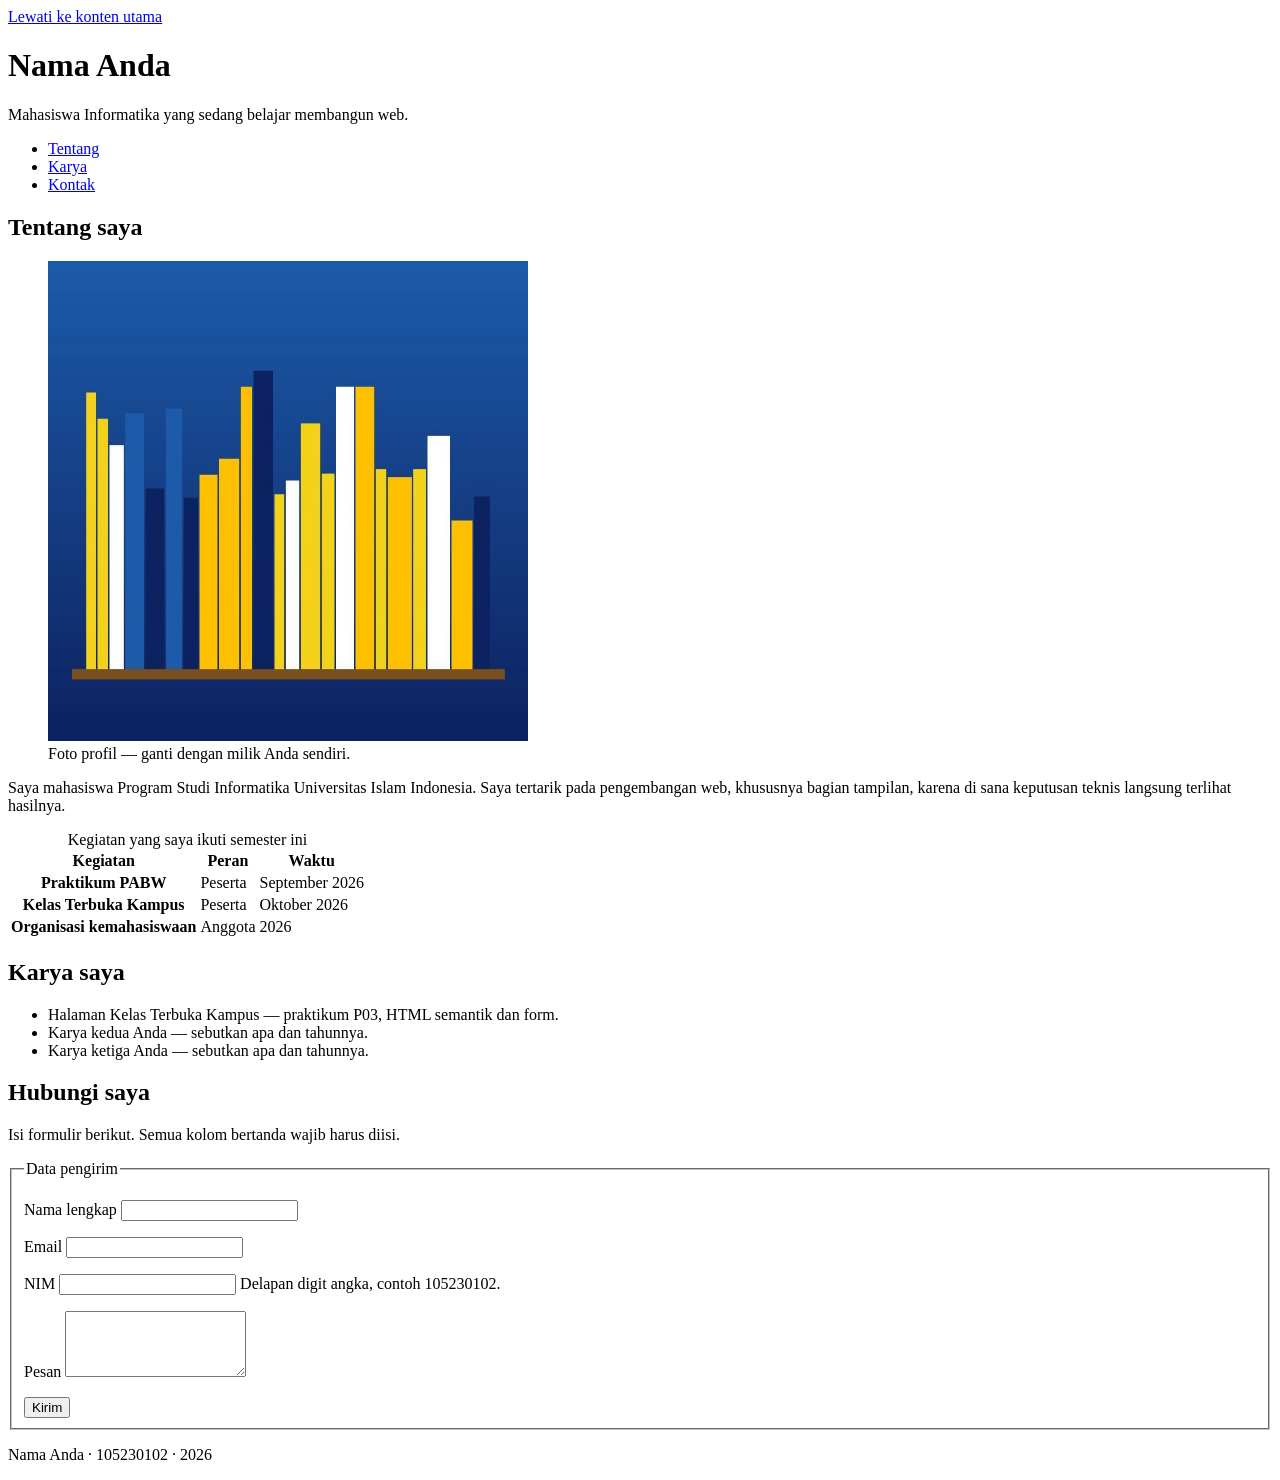
==== kerangka-profil.html @ 164bb376 "Template awal" ====
<!DOCTYPE html>
<!--
  KERANGKA PROFIL — PABW 2026/2027 — Pertemuan 4
  ==================================================================
  Berkas ini SUDAH LENGKAP dan sudah lolos W3C Nu Html Checker serta
  Lighthouse Accessibility. JANGAN mengubah struktur, landmark, label,
  atau alt untuk memperbaiki tampilan — tampilan diubah dari berkas CSS.

  Tugas Anda di Pertemuan 4:
    1. Ganti isi yang ditandai  [ISI]  dengan milik Anda sendiri.
    2. Buat lima berkas CSS di folder css/ lalu buka komentar
       lima baris <link> di bawah  (lihat Lembar D).
    3. WAJIB — tambahkan MINIMAL TIGA bagian baru di dalam <main>,
       masing-masing memakai elemen semantik yang belum terpakai dan
       berbeda satu sama lain  (lihat Lembar B.3). Setiap bagian wajib
       diberi gaya memakai token yang sama, lalu dievaluasi W3C dan WCAG.
-->
<html lang="id">
<head>
  <meta charset="utf-8">
  <meta name="viewport" content="width=device-width, initial-scale=1">
  <meta name="color-scheme" content="light dark">
  <!-- ISI 1 — judul tab dan hasil pencarian. Ganti dengan nama Anda. -->
  <title>Profil Nama Anda — PABW 2026/2027</title>
  <meta name="description" content="Halaman profil mahasiswa PABW: tentang saya, karya, dan kontak.">

  <!-- LEMBAR D — buat lima berkas di folder css/, lalu buka komentar ini.
       URUTAN PEMUATAN MENENTUKAN CASCADE: tokens, base, layout, komponen, tema.
       Lapisan paling bawah menang tanpa perlu !important. -->
  <!-- <link rel="stylesheet" href="css/tokens.css"> -->
  <!-- <link rel="stylesheet" href="css/base.css"> -->
  <!-- <link rel="stylesheet" href="css/layout.css"> -->
  <!-- <link rel="stylesheet" href="css/komponen.css"> -->
  <!-- <link rel="stylesheet" href="css/tema.css"> -->
</head>
<body>
  <a class="lewati" href="#utama">Lewati ke konten utama</a>

  <header class="kepala">
    <!-- ISI 2 — nama Anda, atau nama panggilan yang Anda pakai. -->
    <h1>Nama Anda</h1>
    <!-- ISI 3 — satu kalimat tentang diri Anda. -->
    <p class="tagline">Mahasiswa Informatika yang sedang belajar membangun web.</p>
    <nav aria-label="Navigasi utama">
      <ul>
        <li><a href="#tentang">Tentang</a></li>
        <li><a href="#karya">Karya</a></li>
        <li><a href="#kontak">Kontak</a></li>
      </ul>
    </nav>
  </header>

  <main id="utama">

    <section id="tentang">
      <h2>Tentang saya</h2>

      <figure class="foto">
        <!-- ISI 4 — pakai foto Anda sendiri dengan nama berkas yang sama,
             atau biarkan berkas contoh apa adanya. -->
        <img src="media/foto-profil.jpg"
             alt="Foto diri Nama Anda memakai kemeja putih."
             width="480" height="480" loading="lazy">
        <figcaption>Foto profil — ganti dengan milik Anda sendiri.</figcaption>
      </figure>

      <!-- ISI 5 — dua sampai tiga kalimat: asal, minat, dan hal yang
           sedang Anda pelajari. -->
      <p>Saya mahasiswa Program Studi Informatika Universitas Islam Indonesia.
         Saya tertarik pada pengembangan web, khususnya bagian tampilan,
         karena di sana keputusan teknis langsung terlihat hasilnya.</p>

      <table>
        <!-- ISI 6 — judul tabel dan isi minimal tiga baris. -->
        <caption>Kegiatan yang saya ikuti semester ini</caption>
        <thead>
          <tr>
            <th scope="col">Kegiatan</th>
            <th scope="col">Peran</th>
            <th scope="col">Waktu</th>
          </tr>
        </thead>
        <tbody>
          <tr>
            <th scope="row">Praktikum PABW</th>
            <td>Peserta</td>
            <td><time datetime="2026-09">September 2026</time></td>
          </tr>
          <tr>
            <th scope="row">Kelas Terbuka Kampus</th>
            <td>Peserta</td>
            <td><time datetime="2026-10">Oktober 2026</time></td>
          </tr>
          <tr>
            <th scope="row">Organisasi kemahasiswaan</th>
            <td>Anggota</td>
            <td><time datetime="2026">2026</time></td>
          </tr>
        </tbody>
      </table>
    </section>

    <section id="karya">
      <h2>Karya saya</h2>
      <!-- ISI 7 — tiga karya, proyek, atau hal yang pernah Anda buat.
           Boleh tugas kuliah, karya pribadi, atau hobi. -->
      <ul>
        <li>Halaman Kelas Terbuka Kampus — praktikum P03, HTML semantik dan form.</li>
        <li>Karya kedua Anda — sebutkan apa dan tahunnya.</li>
        <li>Karya ketiga Anda — sebutkan apa dan tahunnya.</li>
      </ul>
    </section>

    <section id="kontak">
      <h2>Hubungi saya</h2>
      <p>Isi formulir berikut. Semua kolom bertanda wajib harus diisi.</p>

      <form action="#" method="post">
        <fieldset>
          <legend>Data pengirim</legend>

          <p>
            <label for="nama">Nama lengkap</label>
            <input id="nama" name="nama" type="text"
                   autocomplete="name" required>
          </p>

          <p>
            <label for="email">Email</label>
            <input id="email" name="email" type="email"
                   autocomplete="email" required>
          </p>

          <p>
            <label for="nim">NIM</label>
            <!-- ISI 8 — ganti angka di dalam pattern dengan NIM Anda sendiri. -->
            <input id="nim" name="nim" type="text" inputmode="numeric"
                   pattern="[0-9]{8}" aria-describedby="nim-bantuan" required>
            <span id="nim-bantuan">Delapan digit angka, contoh 105230102.</span>
          </p>

          <p>
            <label for="pesan">Pesan</label>
            <textarea id="pesan" name="pesan" rows="4" required></textarea>
          </p>

          <button type="submit">Kirim</button>
        </fieldset>
      </form>
    </section>

    <!-- STRUKTUR TAMBAHAN (Lembar B.3) — minimal tiga bagian baru di sini,
         sebelum tag penutup </main>. Wajib: satu <h2> per bagian, atribut id
         yang belum terpakai, elemen semantik yang berbeda satu sama lain, dan
         gaya memakai token yang sama. Tiga section di atas JANGAN diubah. -->

  </main>

  <footer class="kaki">
    <!-- ISI 9 — nama, NIM, tahun. -->
    <p>Nama Anda · 105230102 · <time datetime="2026">2026</time></p>
  </footer>
</body>
</html>
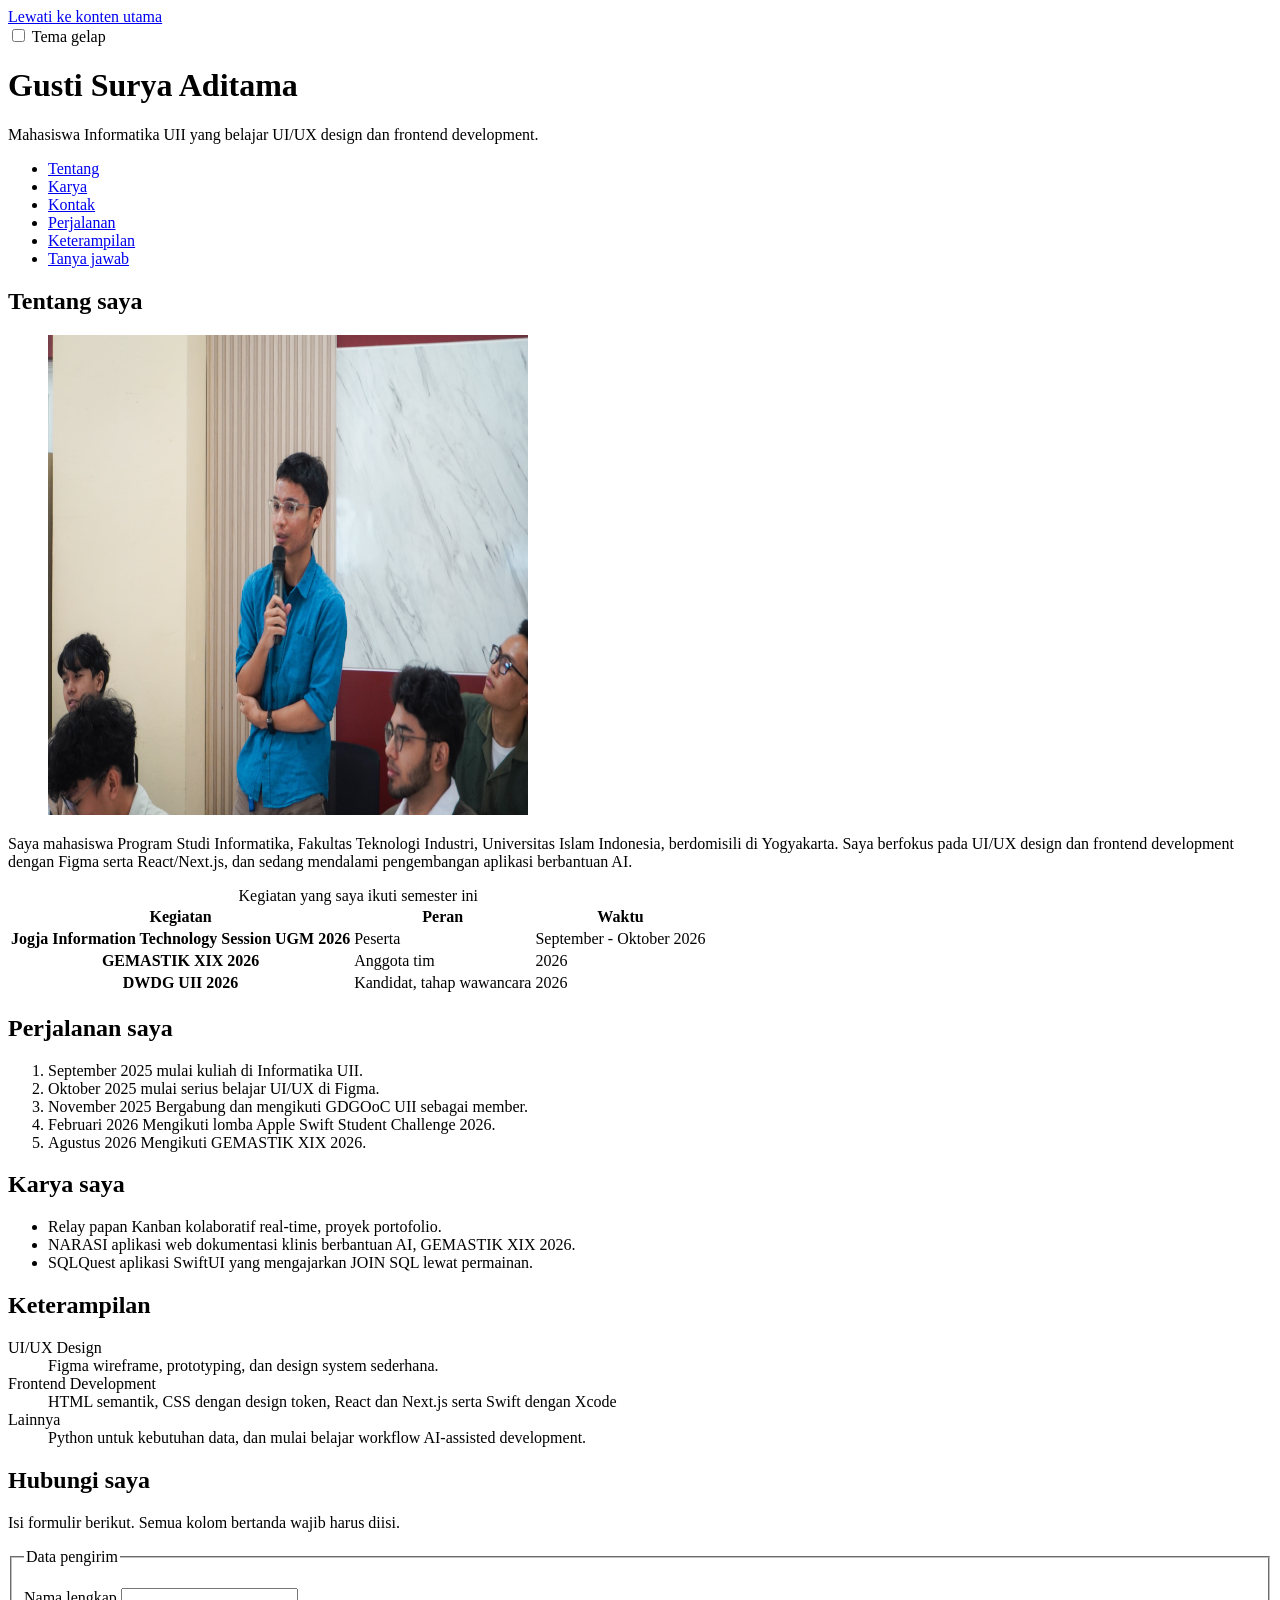
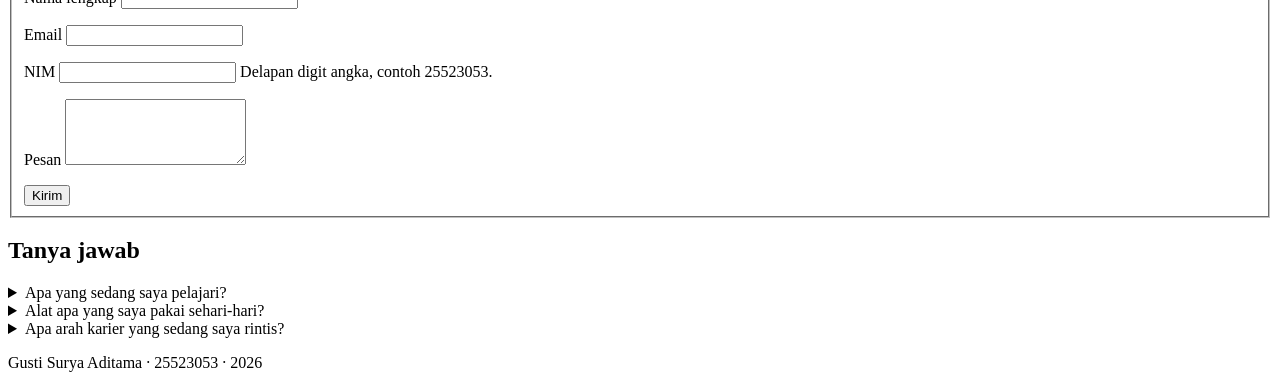
==== commit d31c5098: "nambahin 3 section, keterampilan, karya, dan linimasa" ====
--- a/kerangka-profil.html
+++ b/kerangka-profil.html
@@ -21,31 +21,40 @@
   <meta name="viewport" content="width=device-width, initial-scale=1">
   <meta name="color-scheme" content="light dark">
   <!-- ISI 1 — judul tab dan hasil pencarian. Ganti dengan nama Anda. -->
-  <title>Profil Nama Anda — PABW 2026/2027</title>
+  <title>Profil Gusti Surya Aditama — PABW 2026/2027</title>
   <meta name="description" content="Halaman profil mahasiswa PABW: tentang saya, karya, dan kontak.">
 
   <!-- LEMBAR D — buat lima berkas di folder css/, lalu buka komentar ini.
        URUTAN PEMUATAN MENENTUKAN CASCADE: tokens, base, layout, komponen, tema.
        Lapisan paling bawah menang tanpa perlu !important. -->
-  <!-- <link rel="stylesheet" href="css/tokens.css"> -->
-  <!-- <link rel="stylesheet" href="css/base.css"> -->
-  <!-- <link rel="stylesheet" href="css/layout.css"> -->
-  <!-- <link rel="stylesheet" href="css/komponen.css"> -->
-  <!-- <link rel="stylesheet" href="css/tema.css"> -->
+  <link rel="stylesheet" href="css/tokens.css">
+  <link rel="stylesheet" href="css/base.css">
+  <link rel="stylesheet" href="css/layout.css">
+  <link rel="stylesheet" href="css/komponen.css">
+  <link rel="stylesheet" href="css/tema.css">
 </head>
 <body>
   <a class="lewati" href="#utama">Lewati ke konten utama</a>
 
   <header class="kepala">
-    <!-- ISI 2 — nama Anda, atau nama panggilan yang Anda pakai. -->
-    <h1>Nama Anda</h1>
-    <!-- ISI 3 — satu kalimat tentang diri Anda. -->
-    <p class="tagline">Mahasiswa Informatika yang sedang belajar membangun web.</p>
+    <div class="header-teks">
+      <div class="tema-baris">
+        <input type="checkbox" id="tema" class="pengalih-tema">
+        <label for="tema" class="tombol-tema">Tema gelap</label>
+      </div>
+      <!-- ISI 2 — nama Anda, atau nama panggilan yang Anda pakai. -->
+      <h1>Gusti Surya Aditama</h1>
+      <!-- ISI 3 — satu kalimat tentang diri Anda. -->
+      <p class="tagline">Mahasiswa Informatika UII yang belajar UI/UX design dan frontend development.</p>
+    </div>
     <nav aria-label="Navigasi utama">
       <ul>
         <li><a href="#tentang">Tentang</a></li>
         <li><a href="#karya">Karya</a></li>
         <li><a href="#kontak">Kontak</a></li>
+        <li><a href="#lini-masa">Perjalanan</a></li>
+        <li><a href="#keterampilan">Keterampilan</a></li>
+        <li><a href="#tanya-jawab">Tanya jawab</a></li>
       </ul>
     </nav>
   </header>
@@ -58,17 +67,17 @@
       <figure class="foto">
         <!-- ISI 4 — pakai foto Anda sendiri dengan nama berkas yang sama,
              atau biarkan berkas contoh apa adanya. -->
-        <img src="media/foto-profil.jpg"
-             alt="Foto diri Nama Anda memakai kemeja putih."
+        <img src="media/foto-profil.jpeg"
+             alt="Ilustrasi grafik batang navy, putih, dan kuning keemasan sebagai foto profil sementara."
              width="480" height="480" loading="lazy">
-        <figcaption>Foto profil — ganti dengan milik Anda sendiri.</figcaption>
       </figure>
 
       <!-- ISI 5 — dua sampai tiga kalimat: asal, minat, dan hal yang
            sedang Anda pelajari. -->
-      <p>Saya mahasiswa Program Studi Informatika Universitas Islam Indonesia.
-         Saya tertarik pada pengembangan web, khususnya bagian tampilan,
-         karena di sana keputusan teknis langsung terlihat hasilnya.</p>
+      <p>Saya mahasiswa Program Studi Informatika, Fakultas Teknologi Industri,
+         Universitas Islam Indonesia, berdomisili di Yogyakarta. Saya berfokus pada
+         UI/UX design dan frontend development dengan Figma serta React/Next.js, dan
+         sedang mendalami pengembangan aplikasi berbantuan AI.</p>
 
       <table>
         <!-- ISI 6 — judul tabel dan isi minimal tiga baris. -->
@@ -82,33 +91,64 @@
         </thead>
         <tbody>
           <tr>
-            <th scope="row">Praktikum PABW</th>
+            <th scope="row">Jogja Information Technology Session UGM 2026</th>
             <td>Peserta</td>
-            <td><time datetime="2026-09">September 2026</time></td>
-          </tr>
-          <tr>
-            <th scope="row">Kelas Terbuka Kampus</th>
-            <td>Peserta</td>
-            <td><time datetime="2026-10">Oktober 2026</time></td>
-          </tr>
-          <tr>
-            <th scope="row">Organisasi kemahasiswaan</th>
-            <td>Anggota</td>
+            <td><time datetime="2026-09">September - Oktober 2026</time></td>
+          </tr>
+          <tr>
+            <th scope="row">GEMASTIK XIX 2026</th>
+            <td>Anggota tim</td>
+            <td><time datetime="2026">2026</time></td>
+          </tr>
+          <tr>
+            <th scope="row">DWDG UII 2026</th>
+            <td>Kandidat, tahap wawancara</td>
             <td><time datetime="2026">2026</time></td>
           </tr>
         </tbody>
       </table>
+    </section>
+
+    <!-- STRUKTUR TAMBAHAN (Lembar B.3) — tiga bagian baru di bawah ini,
+         masing-masing memakai elemen semantik berbeda dan id yang belum
+         terpakai. Ditaruh menyebar sesuai kolom "Taruh setelah" pada tabel
+         enam pilihan, bukan ditumpuk semua di akhir <main> — tiga section
+         asli di atas dan di bawahnya TIDAK diubah. -->
+
+    <section id="lini-masa">
+      <h2>Perjalanan saya</h2>
+      <ol class="lini">
+        <li><time datetime="2025-09">September 2025</time> mulai kuliah di Informatika UII.</li>
+        <li><time datetime="2025-10">Oktober 2025</time> mulai serius belajar UI/UX di Figma.</li>
+        <li><time datetime="2025-11">November 2025</time> Bergabung dan mengikuti GDGOoC UII sebagai member.</li>
+        <li><time datetime="2026-02">Februari 2026</time> Mengikuti lomba Apple Swift Student Challenge 2026.</li>
+        <li><time datetime="2026-08">Agustus 2026</time> Mengikuti GEMASTIK XIX 2026.</li>
+      </ol>
     </section>
 
     <section id="karya">
       <h2>Karya saya</h2>
       <!-- ISI 7 — tiga karya, proyek, atau hal yang pernah Anda buat.
            Boleh tugas kuliah, karya pribadi, atau hobi. -->
-      <ul>
-        <li>Halaman Kelas Terbuka Kampus — praktikum P03, HTML semantik dan form.</li>
-        <li>Karya kedua Anda — sebutkan apa dan tahunnya.</li>
-        <li>Karya ketiga Anda — sebutkan apa dan tahunnya.</li>
+      <ul class="katalog">
+        <li class="kartu">Relay papan Kanban kolaboratif real-time, proyek portofolio.</li>
+        <li class="kartu">NARASI aplikasi web dokumentasi klinis berbantuan AI, GEMASTIK XIX 2026.</li>
+        <li class="kartu">SQLQuest aplikasi SwiftUI yang mengajarkan JOIN SQL lewat permainan.</li>
       </ul>
+    </section>
+
+    <section id="keterampilan">
+      <h2>Keterampilan</h2>
+      <dl class="keterampilan">
+        <dt>UI/UX Design</dt>
+        <dd>Figma wireframe, prototyping, dan design system sederhana.</dd>
+
+        <dt>Frontend Development</dt>
+        <dd>HTML semantik, CSS dengan design token, React dan Next.js serta Swift dengan Xcode</dd>
+
+        <dt>Lainnya</dt>
+        <dd>Python untuk kebutuhan data, dan mulai belajar workflow AI-assisted development.</dd>
+      </dl>
     </section>
 
     <section id="kontak">
@@ -136,7 +176,7 @@
             <!-- ISI 8 — ganti angka di dalam pattern dengan NIM Anda sendiri. -->
             <input id="nim" name="nim" type="text" inputmode="numeric"
                    pattern="[0-9]{8}" aria-describedby="nim-bantuan" required>
-            <span id="nim-bantuan">Delapan digit angka, contoh 105230102.</span>
+            <span id="nim-bantuan">Delapan digit angka, contoh 25523053.</span>
           </p>
 
           <p>
@@ -149,16 +189,30 @@
       </form>
     </section>
 
-    <!-- STRUKTUR TAMBAHAN (Lembar B.3) — minimal tiga bagian baru di sini,
-         sebelum tag penutup </main>. Wajib: satu <h2> per bagian, atribut id
-         yang belum terpakai, elemen semantik yang berbeda satu sama lain, dan
-         gaya memakai token yang sama. Tiga section di atas JANGAN diubah. -->
+    <section id="tanya-jawab">
+      <h2>Tanya jawab</h2>
+
+      <details>
+        <summary>Apa yang sedang saya pelajari?</summary>
+        <p>CSS fundamental dan cara menyusun tampilan yang konsisten lewat design token dua lapis.</p>
+      </details>
+
+      <details>
+        <summary>Alat apa yang saya pakai sehari-hari?</summary>
+        <p>Figma untuk desain, VS Code dan Chrome DevTools untuk kode — F12 selalu terbuka saat menata tampilan.</p>
+      </details>
+
+      <details>
+        <summary>Apa arah karier yang sedang saya rintis?</summary>
+        <p>UI/UX design yang bersambung ke frontend development, dengan ketertarikan pada perkakas berbantuan AI.</p>
+      </details>
+    </section>
 
   </main>
 
   <footer class="kaki">
     <!-- ISI 9 — nama, NIM, tahun. -->
-    <p>Nama Anda · 105230102 · <time datetime="2026">2026</time></p>
+    <p>Gusti Surya Aditama · 25523053 · <time datetime="2026">2026</time></p>
   </footer>
 </body>
-</html>
+</html>
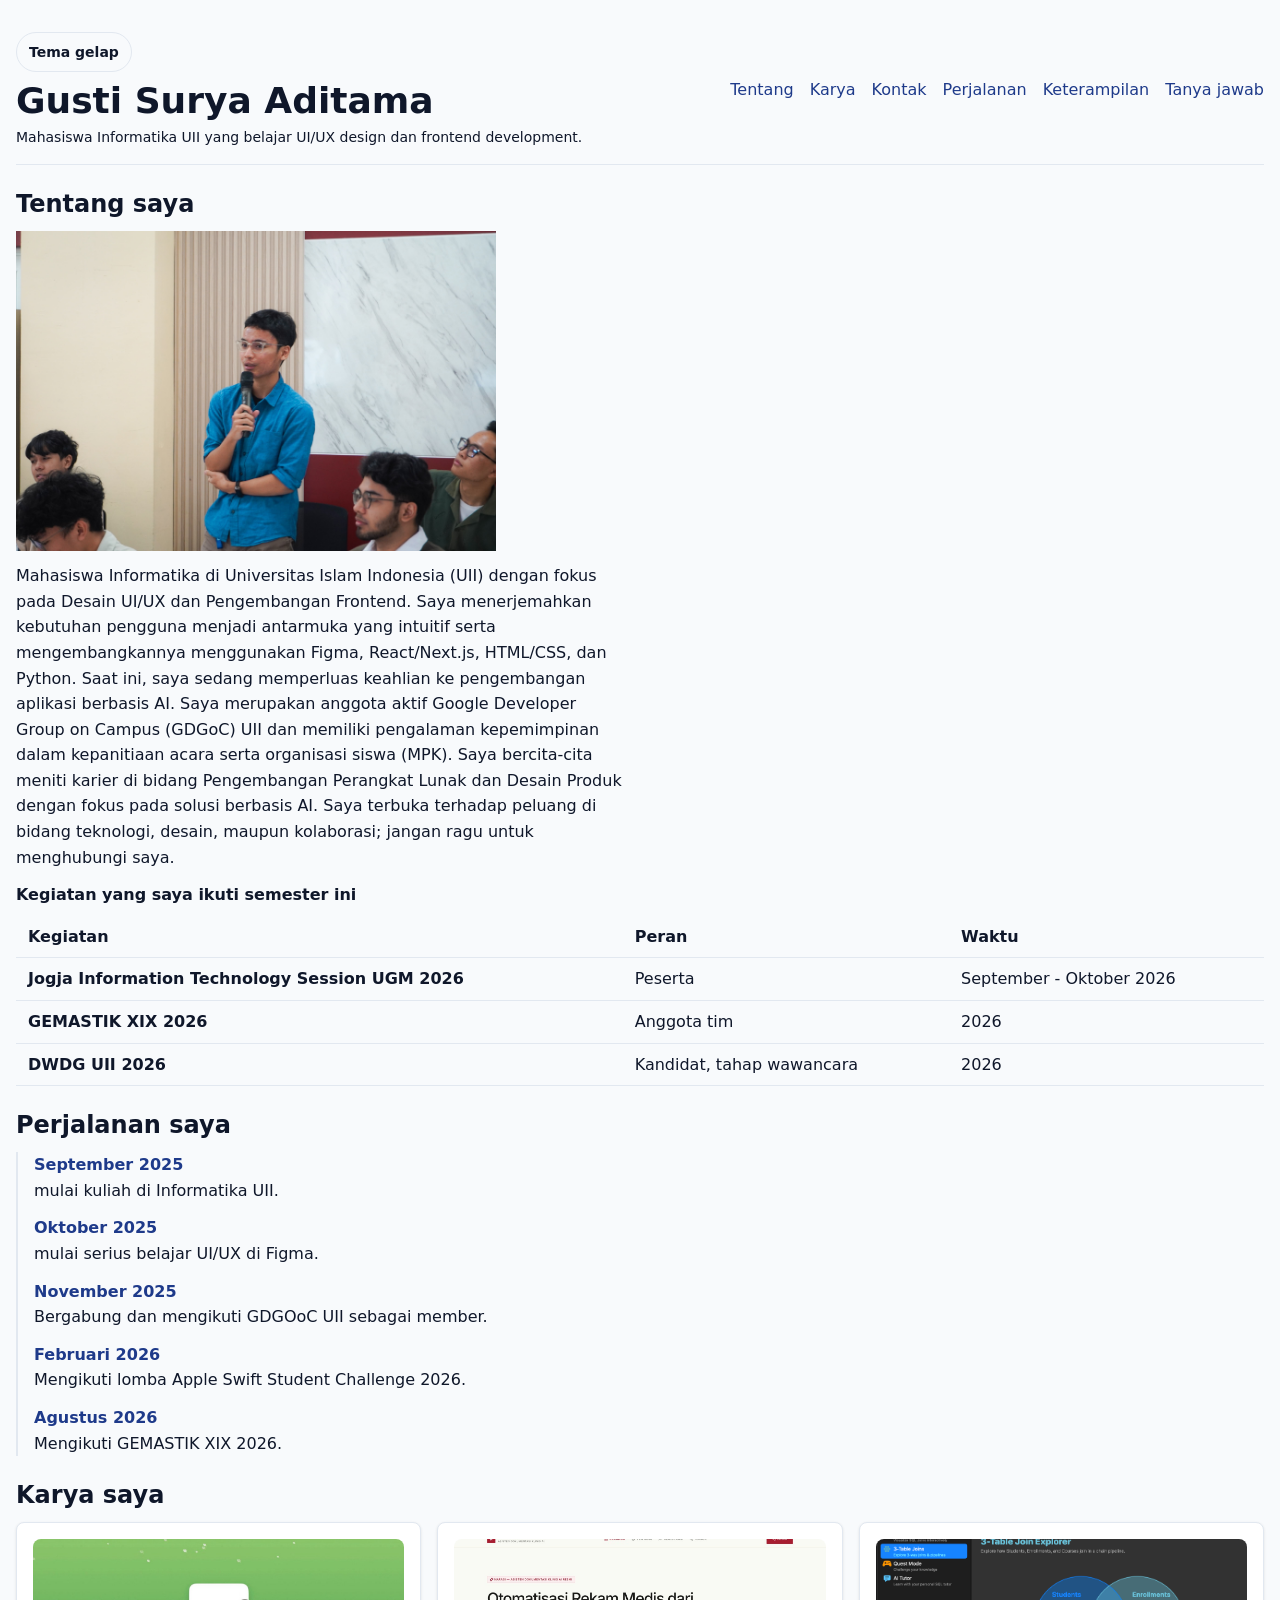
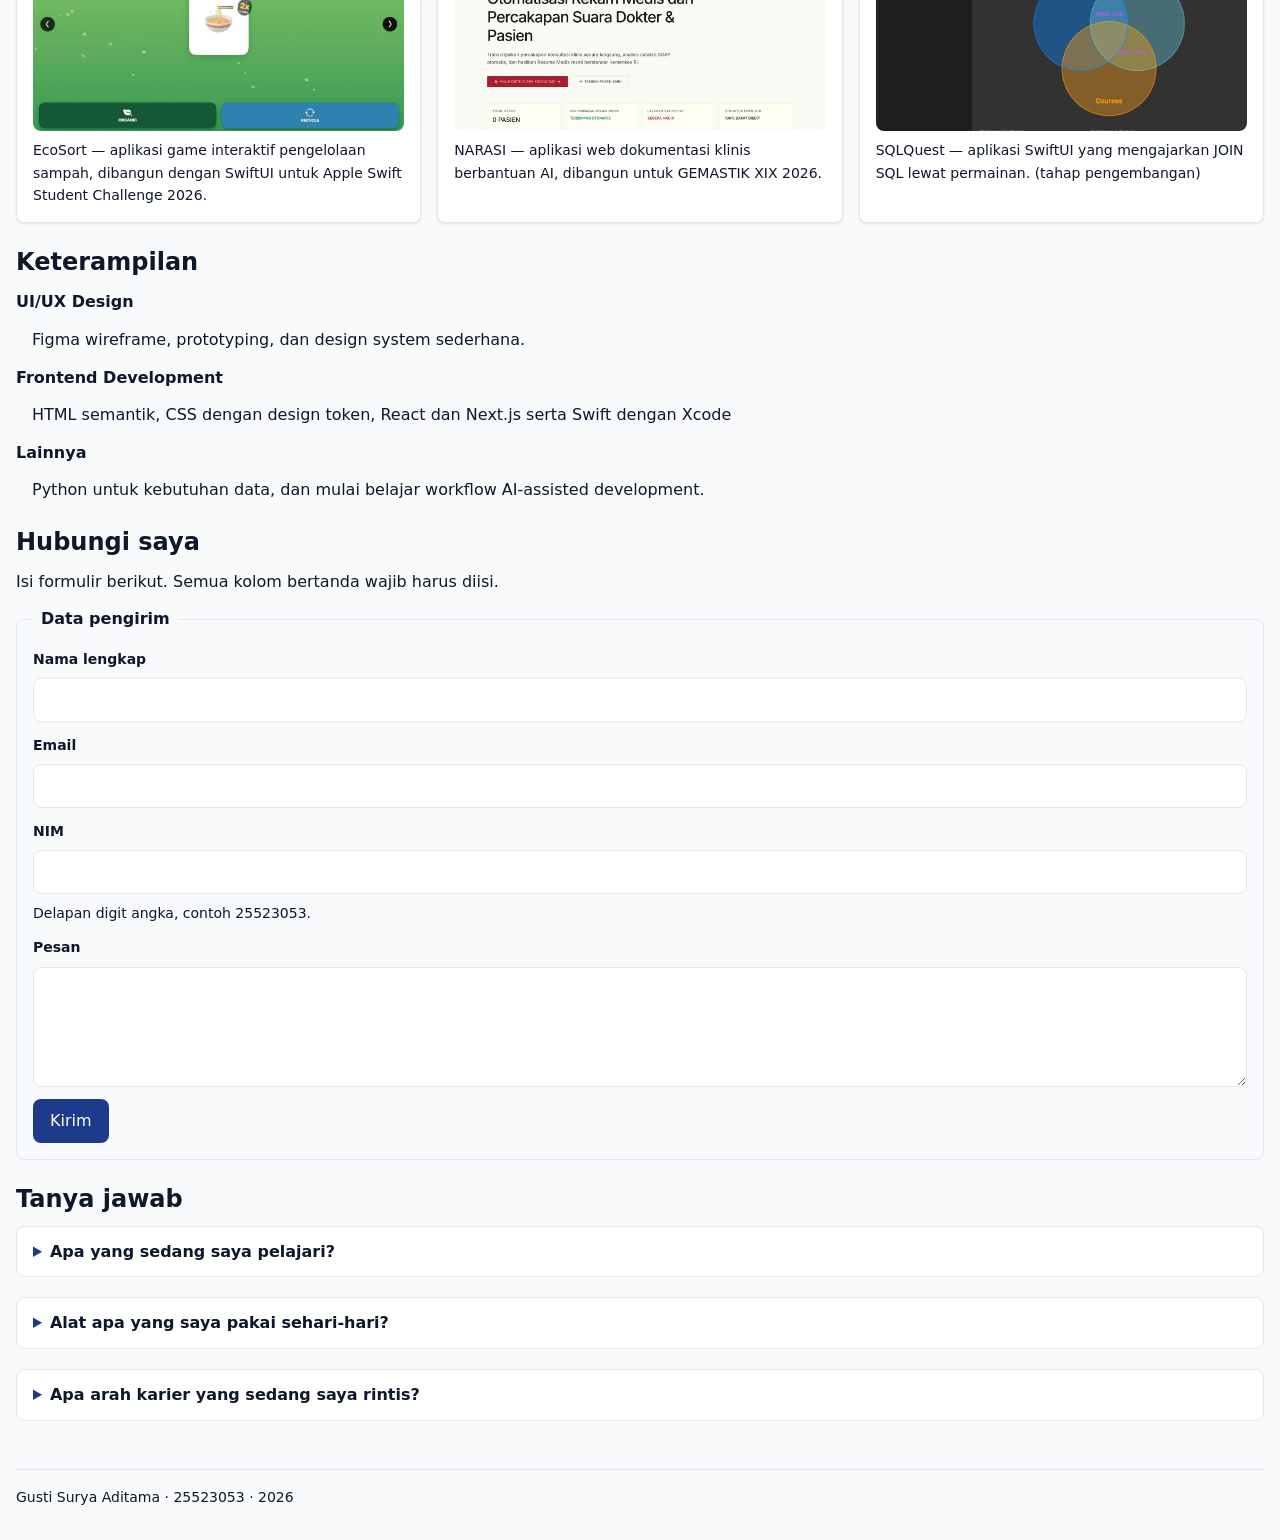
==== commit 6b2c3e5d: "melengkapi tentang saya dan nambahin foto karya saya" ====
--- a/kerangka-profil.html
+++ b/kerangka-profil.html
@@ -74,10 +74,9 @@
 
       <!-- ISI 5 — dua sampai tiga kalimat: asal, minat, dan hal yang
            sedang Anda pelajari. -->
-      <p>Saya mahasiswa Program Studi Informatika, Fakultas Teknologi Industri,
-         Universitas Islam Indonesia, berdomisili di Yogyakarta. Saya berfokus pada
-         UI/UX design dan frontend development dengan Figma serta React/Next.js, dan
-         sedang mendalami pengembangan aplikasi berbantuan AI.</p>
+      <p>Mahasiswa Informatika di Universitas Islam Indonesia (UII) dengan fokus pada Desain UI/UX dan Pengembangan Frontend. Saya menerjemahkan kebutuhan pengguna menjadi antarmuka yang intuitif serta mengembangkannya menggunakan Figma, React/Next.js, HTML/CSS, dan Python.
+        Saat ini, saya sedang memperluas keahlian ke pengembangan aplikasi berbasis AI. Saya merupakan anggota aktif Google Developer Group on Campus (GDGoC) UII dan memiliki pengalaman kepemimpinan dalam kepanitiaan acara serta organisasi siswa (MPK).
+        Saya bercita-cita meniti karier di bidang Pengembangan Perangkat Lunak dan Desain Produk dengan fokus pada solusi berbasis AI. Saya terbuka terhadap peluang di bidang teknologi, desain, maupun kolaborasi; jangan ragu untuk menghubungi saya.</p>
 
       <table>
         <!-- ISI 6 — judul tabel dan isi minimal tiga baris. -->
@@ -131,9 +130,29 @@
       <!-- ISI 7 — tiga karya, proyek, atau hal yang pernah Anda buat.
            Boleh tugas kuliah, karya pribadi, atau hobi. -->
       <ul class="katalog">
-        <li class="kartu">Relay papan Kanban kolaboratif real-time, proyek portofolio.</li>
-        <li class="kartu">NARASI aplikasi web dokumentasi klinis berbantuan AI, GEMASTIK XIX 2026.</li>
-        <li class="kartu">SQLQuest aplikasi SwiftUI yang mengajarkan JOIN SQL lewat permainan.</li>
+        <li class="kartu">
+          <figure class="kartu-foto">
+            <img src="media/karya-ecosort.jpg"
+                 alt="Tangkapan layar permainan EcoSort: menyortir gambar makanan ke tempat sampah organik atau daur ulang."
+                 width="1200" height="883" loading="lazy">
+            <figcaption>EcoSort — aplikasi game interaktif pengelolaan sampah, dibangun dengan SwiftUI untuk Apple Swift Student Challenge 2026.</figcaption>
+          </figure>
+        </li>
+        <li class="kartu">
+          <figure class="kartu-foto">
+            <img src="media/karya-narasi.jpg"
+                 alt="Tangkapan layar beranda NARASI, asisten dokumentasi klinis berbasis AI."
+                 width="1400" height="789" loading="lazy">
+            <figcaption>NARASI — aplikasi web dokumentasi klinis berbantuan AI, dibangun untuk GEMASTIK XIX 2026.</figcaption>
+          </figure>
+        </li>
+        <li class="kartu">
+          <figure class="kartu-foto">
+            <img src="media/karya-sqlquest.jpg" 
+                 alt="Tangkapan layar aplikasi SQLQuest." width="1200" height="883" loading="lazy">
+            <figcaption>SQLQuest — aplikasi SwiftUI yang mengajarkan JOIN SQL lewat permainan. (tahap pengembangan)</figcaption>
+          </figure>
+        </li>
       </ul>
     </section>
 
@@ -215,4 +234,4 @@
     <p>Gusti Surya Aditama · 25523053 · <time datetime="2026">2026</time></p>
   </footer>
 </body>
-</html>+</html>
--- a/css/tokens.css
+++ b/css/tokens.css
@@ -0,0 +1,51 @@
+/* ==================================================================
+   TOKENS.CSS — Pertemuan 4
+   Arah visual: Tegas dan teknis. Warna diturunkan dari foto-profil.jpg
+   (grafik batang navy / putih / kuning keemasan) — ganti --navy-700
+   dan --gold-500 bila Anda memakai foto asli Anda sendiri.
+   ================================================================== */
+
+/* LAPIS 1 — primitif: nilai mentah, tidak menyebut peran apa pun */
+:root {
+  --navy-900:  #0B1F4D;
+  --navy-700:  #1E3A8A;
+  --amber-700: #B45309;   /* dipakai sebagai fokus di tema terang: 5:1 di atas putih */
+  --gold-400:  #FFC107;   /* dipakai sebagai fokus di tema gelap: 11:1 di atas navy gelap */
+  --gray-50:   #F8FAFC;
+  --gray-200:  #E2E8F0;
+  --gray-700:  #334155;
+  --gray-900:  #0F172A;
+  --red-700:   #B00020;
+  --red-300:   #FF8A8A;
+
+  --space-1: 0.25rem;
+  --space-2: 0.5rem;
+  --space-3: 0.75rem;
+  --space-4: 1rem;
+  --space-6: 1.5rem;
+
+  --radius-md:   0.5rem;
+  --radius-full: 999px;
+  --shadow-1:    0 1px 3px rgba(0, 0, 0, .10);
+  --shadow-1-gelap: 0 1px 3px rgba(0, 0, 0, .45);
+
+  --text-sm:  0.875rem;
+  --text-md:  1rem;
+  --text-xl:  1.5rem;
+  --text-3xl: 2.25rem;
+}
+
+/* LAPIS 2 — semantik: peran. Isinya mengacu ke lapis 1. Komponen hanya
+   boleh memakai token di lapis ini — tidak pernah lapis primitif langsung. */
+:root {
+  --color-bg:      var(--gray-50);
+  --color-fg:      var(--gray-900);
+  --color-surface: #FFFFFF;
+  --color-border:  var(--gray-200);
+  --color-primary: var(--navy-700);
+  --color-danger:  var(--red-700);
+  --color-focus:   var(--amber-700);
+
+  --card-pad:    var(--space-4);
+  --section-gap: var(--space-6);
+}
--- a/css/base.css
+++ b/css/base.css
@@ -0,0 +1,48 @@
+/* ==================================================================
+   BASE.CSS — reset ringan dan tipografi dasar (Lembar E)
+   ================================================================== */
+
+*, *::before, *::after {
+  box-sizing: border-box; /* lebar sudah mencakup padding + border */
+}
+
+* { margin: 0; } /* jarak diatur sengaja lewat gap, bukan warisan peramban */
+
+img { max-width: 100%; height: auto; display: block; }
+
+html {
+  font-size: 100%; /* ikuti pengaturan ukuran huruf pengguna */
+}
+
+body {
+  font-family: system-ui, "Segoe UI", Roboto, sans-serif;
+  font-size: var(--text-md);
+  line-height: 1.6;
+  color: var(--color-fg);
+  background: var(--color-bg);
+}
+
+h1 { font-size: var(--text-3xl); line-height: 1.15; }
+h2 { font-size: var(--text-xl);  line-height: 1.25; }
+h3 { font-size: var(--text-md);  font-weight: 700; }
+
+/* Batasi panjang baris supaya mata mudah berpindah baris */
+main p { max-width: 60ch; }
+
+a { color: var(--color-primary); }
+
+/* Tautan "lewati ke konten" — tersembunyi sampai mendapat fokus papan ketik */
+.lewati {
+  position: absolute;
+  left: -9999px;
+  top: 0;
+  background: var(--color-primary);
+  color: #FFFFFF;
+  padding: var(--space-2) var(--space-3);
+  border-radius: var(--radius-md);
+  z-index: 10;
+}
+.lewati:focus {
+  left: var(--space-2);
+  top: var(--space-2);
+}
--- a/css/layout.css
+++ b/css/layout.css
@@ -0,0 +1,92 @@
+/* ==================================================================
+   LAYOUT.CSS — Lembar F: navbar dan katalog kartu
+   ================================================================== */
+
+body {
+  padding: var(--space-4);
+}
+
+/* ---- Navbar: header sendiri jadi flex container ---- */
+.kepala {
+  display: flex;
+  align-items: center;
+  justify-content: space-between;
+  gap: var(--space-4);
+  flex-wrap: wrap;             /* turun baris di layar sempit, tidak meluber */
+  padding-block: var(--space-4);
+  border-bottom: 1px solid var(--color-border);
+}
+
+.header-teks {
+  display: flex;
+  flex-direction: column;
+  gap: var(--space-1);
+}
+
+.tema-baris {
+  display: flex;
+  align-items: center;
+  gap: var(--space-2);
+  margin-bottom: var(--space-1);
+}
+
+.kepala .tagline {
+  color: var(--color-fg);
+  font-size: var(--text-sm);
+}
+
+.kepala nav ul {
+  display: flex;
+  gap: var(--space-4);
+  list-style: none;
+  padding: 0;
+  flex-wrap: wrap;
+}
+
+.kepala nav a {
+  text-decoration: none;
+}
+.kepala nav a:hover {
+  text-decoration: underline;
+}
+
+/* ---- Susunan bagian di dalam main ---- */
+main {
+  display: flex;
+  flex-direction: column;
+  gap: var(--section-gap);
+  padding-block: var(--space-6);
+}
+
+main > section {
+  display: flex;
+  flex-direction: column;
+  gap: var(--space-3);
+}
+
+/* ---- Katalog kartu: dipakai ulang pada daftar "Karya saya" ---- */
+.katalog {
+  display: flex;
+  flex-wrap: wrap;             /* kunci responsif: kartu turun sendiri */
+  gap: var(--space-4);
+  list-style: none;
+  padding: 0;
+}
+
+.kartu {
+  flex: 1 1 16rem;             /* tumbuh, menyusut, lebar dasar 16rem */
+  background: var(--color-surface);
+  border: 1px solid var(--color-border);
+  border-radius: var(--radius-md);
+  box-shadow: var(--shadow-1);
+  padding: var(--card-pad);
+}
+
+/* ---- Footer ---- */
+.kaki {
+  margin-top: var(--space-6);
+  padding-block: var(--space-4);
+  border-top: 1px solid var(--color-border);
+  color: var(--color-fg);
+  font-size: var(--text-sm);
+}
--- a/css/komponen.css
+++ b/css/komponen.css
@@ -0,0 +1,153 @@
+/* ==================================================================
+   KOMPONEN.CSS — Lembar G: form, fokus, isian tidak sah + gaya
+   untuk tiga struktur tambahan (details, dl, ol/time)
+   ================================================================== */
+
+/* ---- Tabel ---- */
+table {
+  border-collapse: collapse;
+  width: 100%;
+}
+caption {
+  text-align: left;
+  font-weight: 600;
+  margin-bottom: var(--space-2);
+}
+th, td {
+  text-align: left;
+  padding: var(--space-2) var(--space-3);
+  border-bottom: 1px solid var(--color-border);
+}
+
+/* ---- Form ---- */
+form fieldset {
+  border: 1px solid var(--color-border);
+  border-radius: var(--radius-md);
+  padding: var(--space-4);
+  display: flex;
+  flex-direction: column;
+  gap: var(--space-3);
+}
+form legend {
+  font-weight: 700;
+  padding-inline: var(--space-2);
+}
+form p {
+  display: flex;
+  flex-direction: column;
+  gap: var(--space-2);
+  max-width: none; /* form kolom tidak dibatasi 60ch seperti paragraf isi */
+}
+
+label {
+  font-size: var(--text-sm);
+  font-weight: 600;
+}
+
+input, textarea, button {
+  font: inherit; /* kolom isian ikut ukuran huruf halaman */
+}
+
+input, textarea {
+  padding: var(--space-2) var(--space-3);
+  border: 1px solid var(--color-border);
+  border-radius: var(--radius-md);
+  background: var(--color-surface);
+  color: var(--color-fg);
+}
+
+#nim-bantuan {
+  font-size: var(--text-sm);
+  color: var(--color-fg);
+}
+
+button {
+  align-self: flex-start;
+  padding: var(--space-2) var(--space-4);
+  border: 1px solid transparent;
+  border-radius: var(--radius-md);
+  background: var(--color-primary);
+  color: #FFFFFF;
+  cursor: pointer;
+}
+button:hover { filter: brightness(1.1); }
+
+/* ---- Keadaan fokus: wajib terlihat untuk navigasi papan ketik ---- */
+:focus-visible {
+  outline: 2px solid var(--color-focus);
+  outline-offset: 2px;
+}
+
+/* ---- Isian tidak sah: HANYA setelah disentuh pengguna ---- */
+input:user-invalid {
+  border-color: var(--color-danger);
+  border-width: 2px;
+}
+
+/* ---- Foto karya di dalam kartu (section #karya) ---- */
+.kartu-foto {
+  display: flex;
+  flex-direction: column;
+  gap: var(--space-2);
+}
+.kartu-foto img {
+  width: 100%;
+  height: 12rem;
+  object-fit: cover;         /* isi kartu tetap seragam walau rasio foto beda */
+  border-radius: var(--radius-md);
+}
+.kartu-foto figcaption {
+  font-size: var(--text-sm);
+  color: var(--color-fg);
+}
+
+/* ==================================================================
+   Struktur tambahan (Lembar B.3)
+   ================================================================== */
+
+/* Pilihan 3 — lini masa (#lini-masa) */
+.lini {
+  list-style: none;
+  padding-left: var(--space-4);
+  border-left: 2px solid var(--color-border);
+  display: flex;
+  flex-direction: column;
+  gap: var(--space-3);
+}
+.lini time {
+  font-weight: 700;
+  color: var(--color-primary);
+  display: block;
+}
+
+/* Pilihan 4 — keterampilan (#keterampilan) */
+.keterampilan {
+  display: flex;
+  flex-direction: column;
+  gap: var(--space-3);
+}
+.keterampilan dt {
+  font-weight: 700;
+}
+.keterampilan dd {
+  margin-inline-start: var(--space-4);
+  color: var(--color-fg);
+}
+
+/* Pilihan 1 — tanya jawab (#tanya-jawab) */
+#tanya-jawab details {
+  border: 1px solid var(--color-border);
+  border-radius: var(--radius-md);
+  padding: var(--space-3) var(--space-4);
+  background: var(--color-surface);
+}
+#tanya-jawab details + details {
+  margin-top: var(--space-2);
+}
+#tanya-jawab summary {
+  cursor: pointer;
+  font-weight: 600;
+}
+#tanya-jawab summary::marker {
+  color: var(--color-primary);
+}
--- a/css/tema.css
+++ b/css/tema.css
@@ -0,0 +1,51 @@
+/* ==================================================================
+   TEMA.CSS — Lembar H: tema gelap. Hanya lapis semantik yang diganti;
+   tidak satu pun berkas komponen perlu disentuh.
+   ================================================================== */
+
+/* ---- Ikuti pengaturan sistem pengguna ---- */
+@media (prefers-color-scheme: dark) {
+  :root {
+    --color-bg:      #0F172A;
+    --color-fg:      #E2E8F0;
+    --color-surface: #1E293B;
+    --color-border:  #334155;
+    --color-primary: #7DA9F7; /* versi lebih terang dari navy-700 agar tetap kontras */
+    --color-danger:  #FF8A8A;
+    --color-focus:   #FFC107; /* gold-400: 11:1 di atas latar navy gelap */
+    --shadow-1:      var(--shadow-1-gelap);
+  }
+}
+
+/* ---- Tombol pengalih tema (kotak centang tersembunyi + :has()) ---- */
+.pengalih-tema {
+  position: absolute;
+  opacity: 0;
+  pointer-events: none;
+}
+
+.tombol-tema {
+  cursor: pointer;
+  padding: var(--space-2) var(--space-3);
+  border: 1px solid var(--color-border);
+  border-radius: var(--radius-full);
+  font-size: var(--text-sm);
+}
+
+.pengalih-tema:focus-visible + .tombol-tema {
+  outline: 2px solid var(--color-focus);
+  outline-offset: 2px;
+}
+
+/* Pilihan manual HARUS berada SETELAH blok media query di atas,
+   supaya menang saat keduanya menyala bersamaan. */
+:root:has(#tema:checked) {
+  --color-bg:      #0F172A;
+  --color-fg:      #E2E8F0;
+  --color-surface: #1E293B;
+  --color-border:  #334155;
+  --color-primary: #7DA9F7;
+  --color-danger:  #FF8A8A;
+  --color-focus:   #FFC107;
+  --shadow-1:      var(--shadow-1-gelap);
+}
